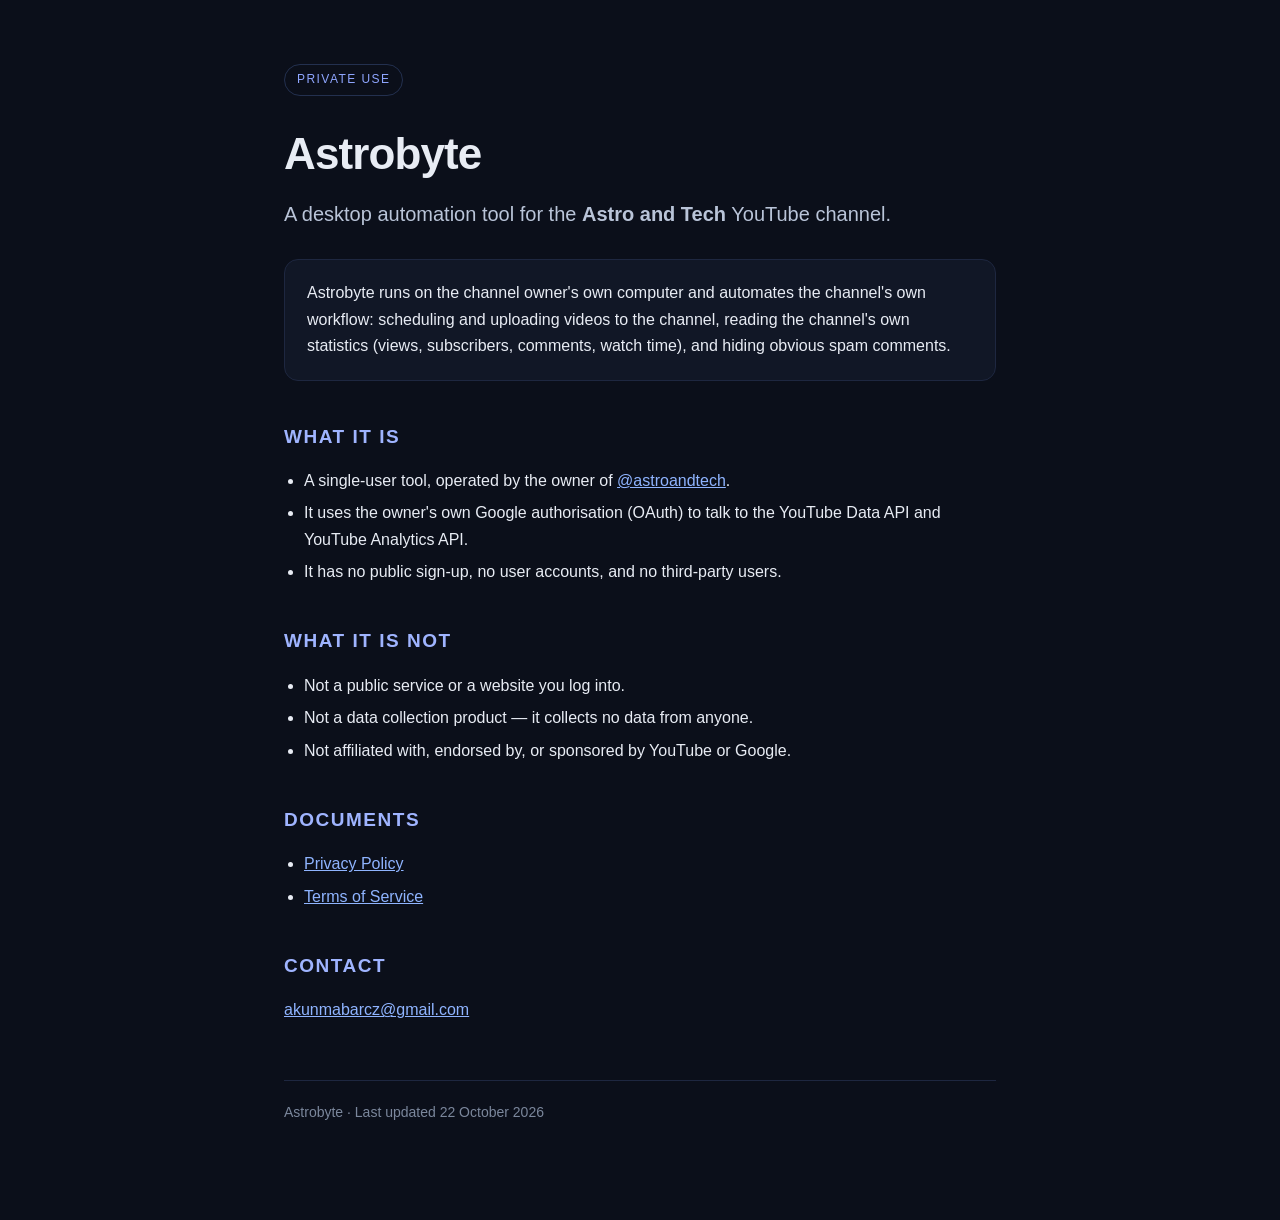
==== index.html @ 0652a84f "Astrobyte policy pages: home, privacy policy, terms" ====
<!doctype html>
<html lang="en">
<head>
<meta charset="utf-8">
<meta name="viewport" content="width=device-width,initial-scale=1">
<title>Astrobyte — automation tool for Astro and Tech</title>
<meta name="description" content="Astrobyte is a private desktop tool used by the Astro and Tech YouTube channel to automate its own publishing and reporting.">
<style>
  :root { color-scheme: dark; }
  * { box-sizing: border-box; }
  body { margin:0; background:#0b0f1a; color:#e8ecf4;
         font:16px/1.65 -apple-system,BlinkMacSystemFont,"Segoe UI",Roboto,Helvetica,Arial,sans-serif; }
  main { max-width:760px; margin:0 auto; padding:64px 24px 96px; }
  h1 { font-size:44px; letter-spacing:-.02em; margin:0 0 8px; }
  h2 { font-size:19px; margin:40px 0 10px; color:#9fb4ff; text-transform:uppercase; letter-spacing:.08em; }
  .lead { font-size:20px; color:#b9c4d8; margin:0 0 28px; }
  .badge { display:inline-block; font-size:12px; letter-spacing:.12em; text-transform:uppercase;
           color:#8fa6ff; border:1px solid #23304f; border-radius:999px; padding:5px 12px; margin-bottom:22px; }
  a { color:#8fb4ff; }
  ul { padding-left:20px; }
  li { margin:6px 0; }
  .card { background:#111726; border:1px solid #1e2740; border-radius:14px; padding:20px 22px; margin:22px 0; }
  footer { margin-top:56px; padding-top:20px; border-top:1px solid #1e2740; color:#7b879c; font-size:14px; }
</style>
</head>
<body>
<main>
  <span class="badge">Private use</span>
  <h1>Astrobyte</h1>
  <p class="lead">A desktop automation tool for the <strong>Astro and Tech</strong> YouTube channel.</p>

  <div class="card">
    <p style="margin:0">Astrobyte runs on the channel owner's own computer and automates the channel's own
    workflow: scheduling and uploading videos to the channel, reading the channel's own statistics
    (views, subscribers, comments, watch time), and hiding obvious spam comments.</p>
  </div>

  <h2>What it is</h2>
  <ul>
    <li>A single-user tool, operated by the owner of <a href="https://www.youtube.com/@astroandtech">@astroandtech</a>.</li>
    <li>It uses the owner's own Google authorisation (OAuth) to talk to the YouTube Data API and YouTube Analytics API.</li>
    <li>It has no public sign-up, no user accounts, and no third-party users.</li>
  </ul>

  <h2>What it is not</h2>
  <ul>
    <li>Not a public service or a website you log into.</li>
    <li>Not a data collection product — it collects no data from anyone.</li>
    <li>Not affiliated with, endorsed by, or sponsored by YouTube or Google.</li>
  </ul>

  <h2>Documents</h2>
  <ul>
    <li><a href="privacy.html">Privacy Policy</a></li>
    <li><a href="terms.html">Terms of Service</a></li>
  </ul>

  <h2>Contact</h2>
  <p><a href="mailto:akunmabarcz@gmail.com">akunmabarcz@gmail.com</a></p>

  <footer>Astrobyte · Last updated 22 October 2026</footer>
</main>
</body>
</html>
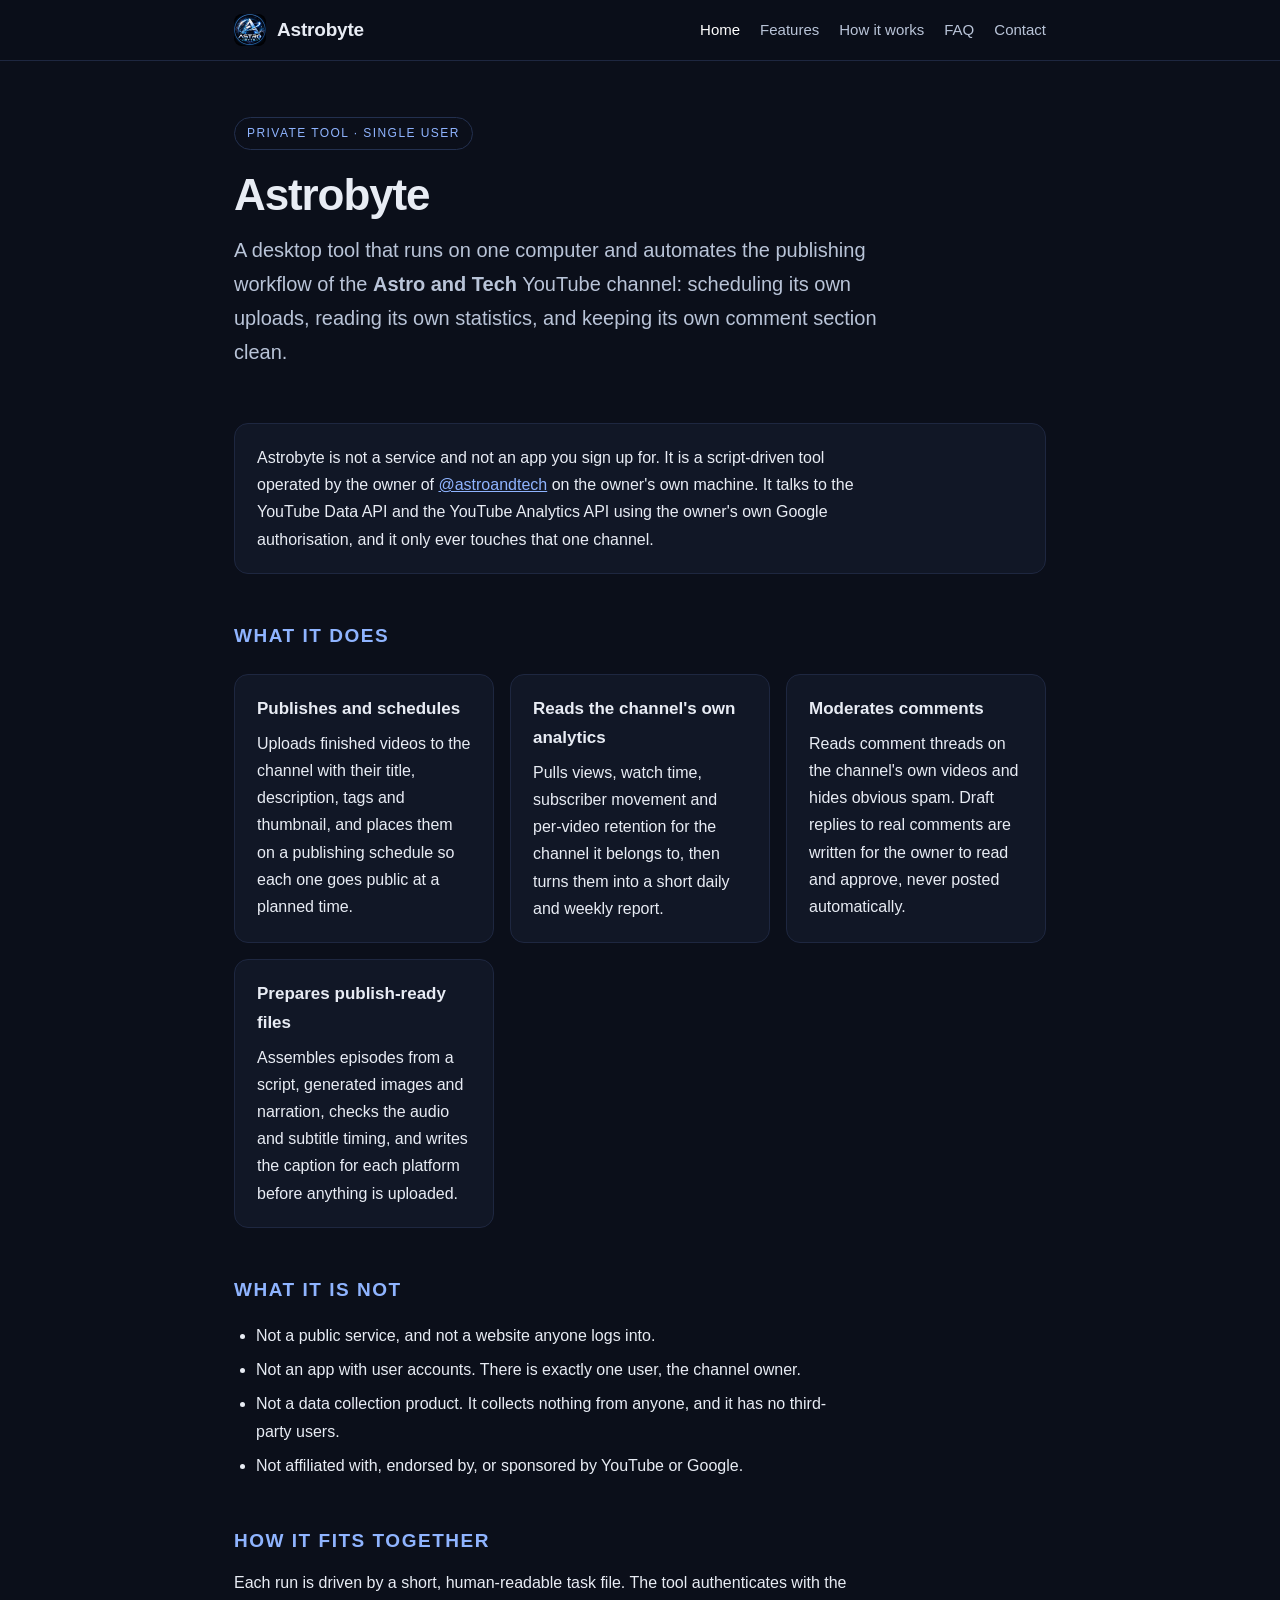
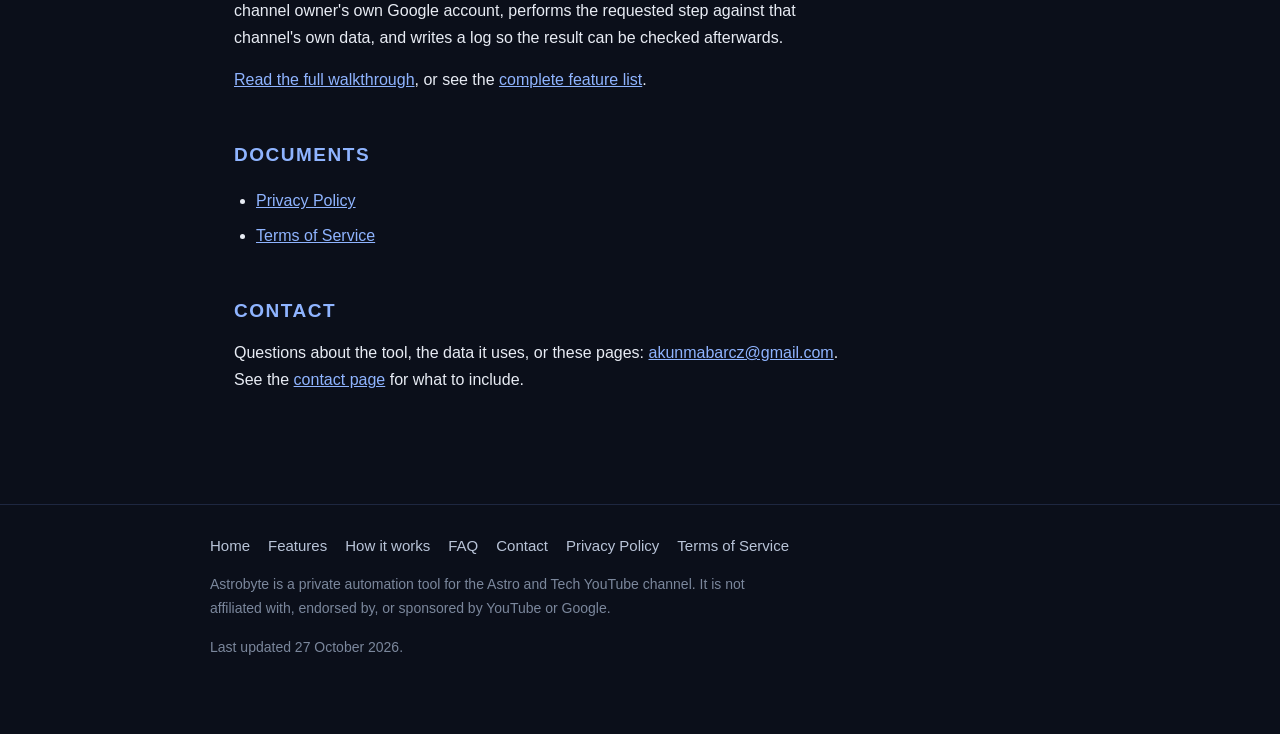
==== commit 6067d049: "Add app icon, favicon and a full site: home, features, how it works, FAQ, contact App review rejecte" ====
--- a/index.html
+++ b/index.html
@@ -3,51 +3,86 @@
 <head>
 <meta charset="utf-8">
 <meta name="viewport" content="width=device-width,initial-scale=1">
-<title>Astrobyte — automation tool for Astro and Tech</title>
-<meta name="description" content="Astrobyte is a private desktop tool used by the Astro and Tech YouTube channel to automate its own publishing and reporting.">
-<style>
-  :root { color-scheme: dark; }
-  * { box-sizing: border-box; }
-  body { margin:0; background:#0b0f1a; color:#e8ecf4;
-         font:16px/1.65 -apple-system,BlinkMacSystemFont,"Segoe UI",Roboto,Helvetica,Arial,sans-serif; }
-  main { max-width:760px; margin:0 auto; padding:64px 24px 96px; }
-  h1 { font-size:44px; letter-spacing:-.02em; margin:0 0 8px; }
-  h2 { font-size:19px; margin:40px 0 10px; color:#9fb4ff; text-transform:uppercase; letter-spacing:.08em; }
-  .lead { font-size:20px; color:#b9c4d8; margin:0 0 28px; }
-  .badge { display:inline-block; font-size:12px; letter-spacing:.12em; text-transform:uppercase;
-           color:#8fa6ff; border:1px solid #23304f; border-radius:999px; padding:5px 12px; margin-bottom:22px; }
-  a { color:#8fb4ff; }
-  ul { padding-left:20px; }
-  li { margin:6px 0; }
-  .card { background:#111726; border:1px solid #1e2740; border-radius:14px; padding:20px 22px; margin:22px 0; }
-  footer { margin-top:56px; padding-top:20px; border-top:1px solid #1e2740; color:#7b879c; font-size:14px; }
-</style>
+<title>Astrobyte, publishing and analytics tool for the Astro and Tech channel</title>
+<meta name="description" content="Astrobyte is a desktop automation tool used by the owner of the Astro and Tech YouTube channel to schedule its own uploads, read its own analytics, and moderate its own comment section.">
+<link rel="icon" href="favicon.ico" sizes="any">
+<link rel="icon" type="image/png" sizes="32x32" href="icon-32.png">
+<link rel="icon" type="image/png" sizes="16x16" href="icon-16.png">
+<link rel="apple-touch-icon" href="apple-touch-icon.png">
+<link rel="manifest" href="site.webmanifest">
+<meta name="theme-color" content="#0b0f1a">
+<link rel="stylesheet" href="style.css">
 </head>
 <body>
+
+<header class="topbar">
+  <div class="topbar-inner">
+    <a class="brand" href="index.html"><img src="icon-64.png" alt="Astrobyte app icon" width="32" height="32">Astrobyte</a>
+    <nav>
+      <a href="index.html" aria-current="page">Home</a>
+      <a href="features.html">Features</a>
+      <a href="how-it-works.html">How it works</a>
+      <a href="faq.html">FAQ</a>
+      <a href="contact.html">Contact</a>
+    </nav>
+  </div>
+</header>
+
 <main>
-  <span class="badge">Private use</span>
-  <h1>Astrobyte</h1>
-  <p class="lead">A desktop automation tool for the <strong>Astro and Tech</strong> YouTube channel.</p>
+
+  <section class="hero">
+    <span class="badge">Private tool · single user</span>
+    <h1>Astrobyte</h1>
+    <p class="lead">A desktop tool that runs on one computer and automates the publishing workflow of the
+    <strong>Astro and Tech</strong> YouTube channel: scheduling its own uploads, reading its own
+    statistics, and keeping its own comment section clean.</p>
+  </section>
 
   <div class="card">
-    <p style="margin:0">Astrobyte runs on the channel owner's own computer and automates the channel's own
-    workflow: scheduling and uploading videos to the channel, reading the channel's own statistics
-    (views, subscribers, comments, watch time), and hiding obvious spam comments.</p>
+    <p>Astrobyte is not a service and not an app you sign up for. It is a script-driven tool operated by the
+    owner of <a href="https://www.youtube.com/@astroandtech">@astroandtech</a> on the owner's own machine.
+    It talks to the YouTube Data API and the YouTube Analytics API using the owner's own Google
+    authorisation, and it only ever touches that one channel.</p>
   </div>
 
-  <h2>What it is</h2>
-  <ul>
-    <li>A single-user tool, operated by the owner of <a href="https://www.youtube.com/@astroandtech">@astroandtech</a>.</li>
-    <li>It uses the owner's own Google authorisation (OAuth) to talk to the YouTube Data API and YouTube Analytics API.</li>
-    <li>It has no public sign-up, no user accounts, and no third-party users.</li>
-  </ul>
+  <h2>What it does</h2>
+  <div class="grid">
+    <div class="card">
+      <h3>Publishes and schedules</h3>
+      <p>Uploads finished videos to the channel with their title, description, tags and thumbnail, and places
+      them on a publishing schedule so each one goes public at a planned time.</p>
+    </div>
+    <div class="card">
+      <h3>Reads the channel's own analytics</h3>
+      <p>Pulls views, watch time, subscriber movement and per-video retention for the channel it belongs to,
+      then turns them into a short daily and weekly report.</p>
+    </div>
+    <div class="card">
+      <h3>Moderates comments</h3>
+      <p>Reads comment threads on the channel's own videos and hides obvious spam. Draft replies to real
+      comments are written for the owner to read and approve, never posted automatically.</p>
+    </div>
+    <div class="card">
+      <h3>Prepares publish-ready files</h3>
+      <p>Assembles episodes from a script, generated images and narration, checks the audio and subtitle
+      timing, and writes the caption for each platform before anything is uploaded.</p>
+    </div>
+  </div>
 
   <h2>What it is not</h2>
   <ul>
-    <li>Not a public service or a website you log into.</li>
-    <li>Not a data collection product — it collects no data from anyone.</li>
+    <li>Not a public service, and not a website anyone logs into.</li>
+    <li>Not an app with user accounts. There is exactly one user, the channel owner.</li>
+    <li>Not a data collection product. It collects nothing from anyone, and it has no third-party users.</li>
     <li>Not affiliated with, endorsed by, or sponsored by YouTube or Google.</li>
   </ul>
+
+  <h2>How it fits together</h2>
+  <p>Each run is driven by a short, human-readable task file. The tool authenticates with the channel
+  owner's own Google account, performs the requested step against that channel's own data, and writes a log
+  so the result can be checked afterwards.</p>
+  <p><a href="how-it-works.html">Read the full walkthrough</a>, or see the
+  <a href="features.html">complete feature list</a>.</p>
 
   <h2>Documents</h2>
   <ul>
@@ -56,9 +91,28 @@
   </ul>
 
   <h2>Contact</h2>
-  <p><a href="mailto:akunmabarcz@gmail.com">akunmabarcz@gmail.com</a></p>
+  <p>Questions about the tool, the data it uses, or these pages:
+  <a href="mailto:akunmabarcz@gmail.com">akunmabarcz@gmail.com</a>.
+  See the <a href="contact.html">contact page</a> for what to include.</p>
 
-  <footer>Astrobyte · Last updated 22 October 2026</footer>
 </main>
+
+<footer>
+  <div class="footer-inner">
+    <nav>
+      <a href="index.html">Home</a>
+      <a href="features.html">Features</a>
+      <a href="how-it-works.html">How it works</a>
+      <a href="faq.html">FAQ</a>
+      <a href="contact.html">Contact</a>
+      <a href="privacy.html">Privacy Policy</a>
+      <a href="terms.html">Terms of Service</a>
+    </nav>
+    <p>Astrobyte is a private automation tool for the Astro and Tech YouTube channel. It is not affiliated
+    with, endorsed by, or sponsored by YouTube or Google.</p>
+    <p>Last updated 27 October 2026.</p>
+  </div>
+</footer>
+
 </body>
 </html>
--- a/style.css
+++ b/style.css
@@ -0,0 +1,151 @@
+/* Astrobyte — satu lembar gaya untuk seluruh situs.
+   Sengaja satu berkas: supaya semua halaman pasti memakai warna, jarak, dan
+   tipografi yang sama. Halaman yang gayanya berbeda sendiri justru terbaca
+   seperti tambalan, dan itu yang bikin situs tampak belum jadi. */
+
+:root {
+  color-scheme: dark;
+  --bg: #0b0f1a;
+  --panel: #111726;
+  --panel-2: #0e1422;
+  --line: #1e2740;
+  --teks: #e8ecf4;
+  --teks-lembut: #b9c4d8;
+  --teks-redup: #7b879c;
+  --aksen: #8fb4ff;
+  --aksen-kuat: #6fa8ff;
+  --radius: 14px;
+  --lebar: 860px;
+}
+
+* { box-sizing: border-box; }
+
+body {
+  margin: 0;
+  background: var(--bg);
+  color: var(--teks);
+  font: 16px/1.7 -apple-system, BlinkMacSystemFont, "Segoe UI", Roboto, Helvetica, Arial, sans-serif;
+  -webkit-font-smoothing: antialiased;
+}
+
+a { color: var(--aksen); }
+a:hover { color: #b9d0ff; }
+
+/* ---------- kepala ---------- */
+.topbar {
+  border-bottom: 1px solid var(--line);
+  background: rgba(11, 15, 26, .92);
+  position: sticky;
+  top: 0;
+  backdrop-filter: blur(8px);
+  z-index: 10;
+}
+.topbar-inner {
+  max-width: var(--lebar);
+  margin: 0 auto;
+  padding: 14px 24px;
+  display: flex;
+  align-items: center;
+  gap: 14px;
+  flex-wrap: wrap;
+}
+.brand {
+  display: flex;
+  align-items: center;
+  gap: 11px;
+  font-weight: 700;
+  letter-spacing: -.01em;
+  font-size: 19px;
+  color: var(--teks);
+  text-decoration: none;
+}
+.brand img { width: 32px; height: 32px; border-radius: 8px; display: block; }
+nav { margin-left: auto; display: flex; gap: 20px; flex-wrap: wrap; }
+nav a {
+  color: var(--teks-lembut);
+  text-decoration: none;
+  font-size: 15px;
+}
+nav a:hover, nav a[aria-current="page"] { color: #fff; }
+
+/* ---------- isi ---------- */
+main { max-width: var(--lebar); margin: 0 auto; padding: 56px 24px 40px; }
+
+.hero { padding-bottom: 8px; }
+h1 { font-size: 44px; line-height: 1.12; letter-spacing: -.025em; margin: 0 0 14px; }
+.hero p.lead { font-size: 20px; color: var(--teks-lembut); margin: 0 0 24px; max-width: 62ch; }
+
+h2 {
+  font-size: 19px;
+  margin: 46px 0 12px;
+  color: var(--aksen);
+  text-transform: uppercase;
+  letter-spacing: .08em;
+}
+h3 { font-size: 17px; margin: 22px 0 6px; }
+
+p { margin: 0 0 15px; max-width: 70ch; }
+ul, ol { padding-left: 22px; max-width: 70ch; }
+li { margin: 7px 0; }
+
+.badge {
+  display: inline-block;
+  font-size: 12px;
+  letter-spacing: .12em;
+  text-transform: uppercase;
+  color: var(--aksen);
+  border: 1px solid #23304f;
+  border-radius: 999px;
+  padding: 5px 12px;
+  margin-bottom: 20px;
+}
+
+.card {
+  background: var(--panel);
+  border: 1px solid var(--line);
+  border-radius: var(--radius);
+  padding: 20px 22px;
+  margin: 22px 0;
+}
+.card p:last-child { margin-bottom: 0; }
+
+.grid {
+  display: grid;
+  grid-template-columns: repeat(auto-fit, minmax(240px, 1fr));
+  gap: 16px;
+  margin: 22px 0;
+}
+.grid .card { margin: 0; }
+.grid h3 { margin-top: 0; }
+
+table { border-collapse: collapse; width: 100%; margin: 20px 0; font-size: 15px; }
+th, td { text-align: left; padding: 10px 12px; border-bottom: 1px solid var(--line); vertical-align: top; }
+th { color: var(--aksen); font-weight: 600; }
+
+.breadcrumb { color: var(--teks-redup); font-size: 14px; margin-bottom: 16px; }
+.breadcrumb a { color: var(--teks-redup); }
+
+.note {
+  border-left: 3px solid var(--aksen-kuat);
+  padding: 4px 0 4px 16px;
+  color: var(--teks-lembut);
+  margin: 22px 0;
+}
+
+/* ---------- kaki ---------- */
+footer {
+  border-top: 1px solid var(--line);
+  margin-top: 56px;
+  padding: 28px 24px 60px;
+  color: var(--teks-redup);
+  font-size: 14px;
+}
+.footer-inner { max-width: var(--lebar); margin: 0 auto; }
+footer nav { margin: 0 0 14px; gap: 18px; }
+footer a { color: var(--teks-lembut); }
+
+@media (max-width: 600px) {
+  h1 { font-size: 32px; }
+  main { padding-top: 36px; }
+  nav { width: 100%; margin-left: 0; gap: 14px; }
+}
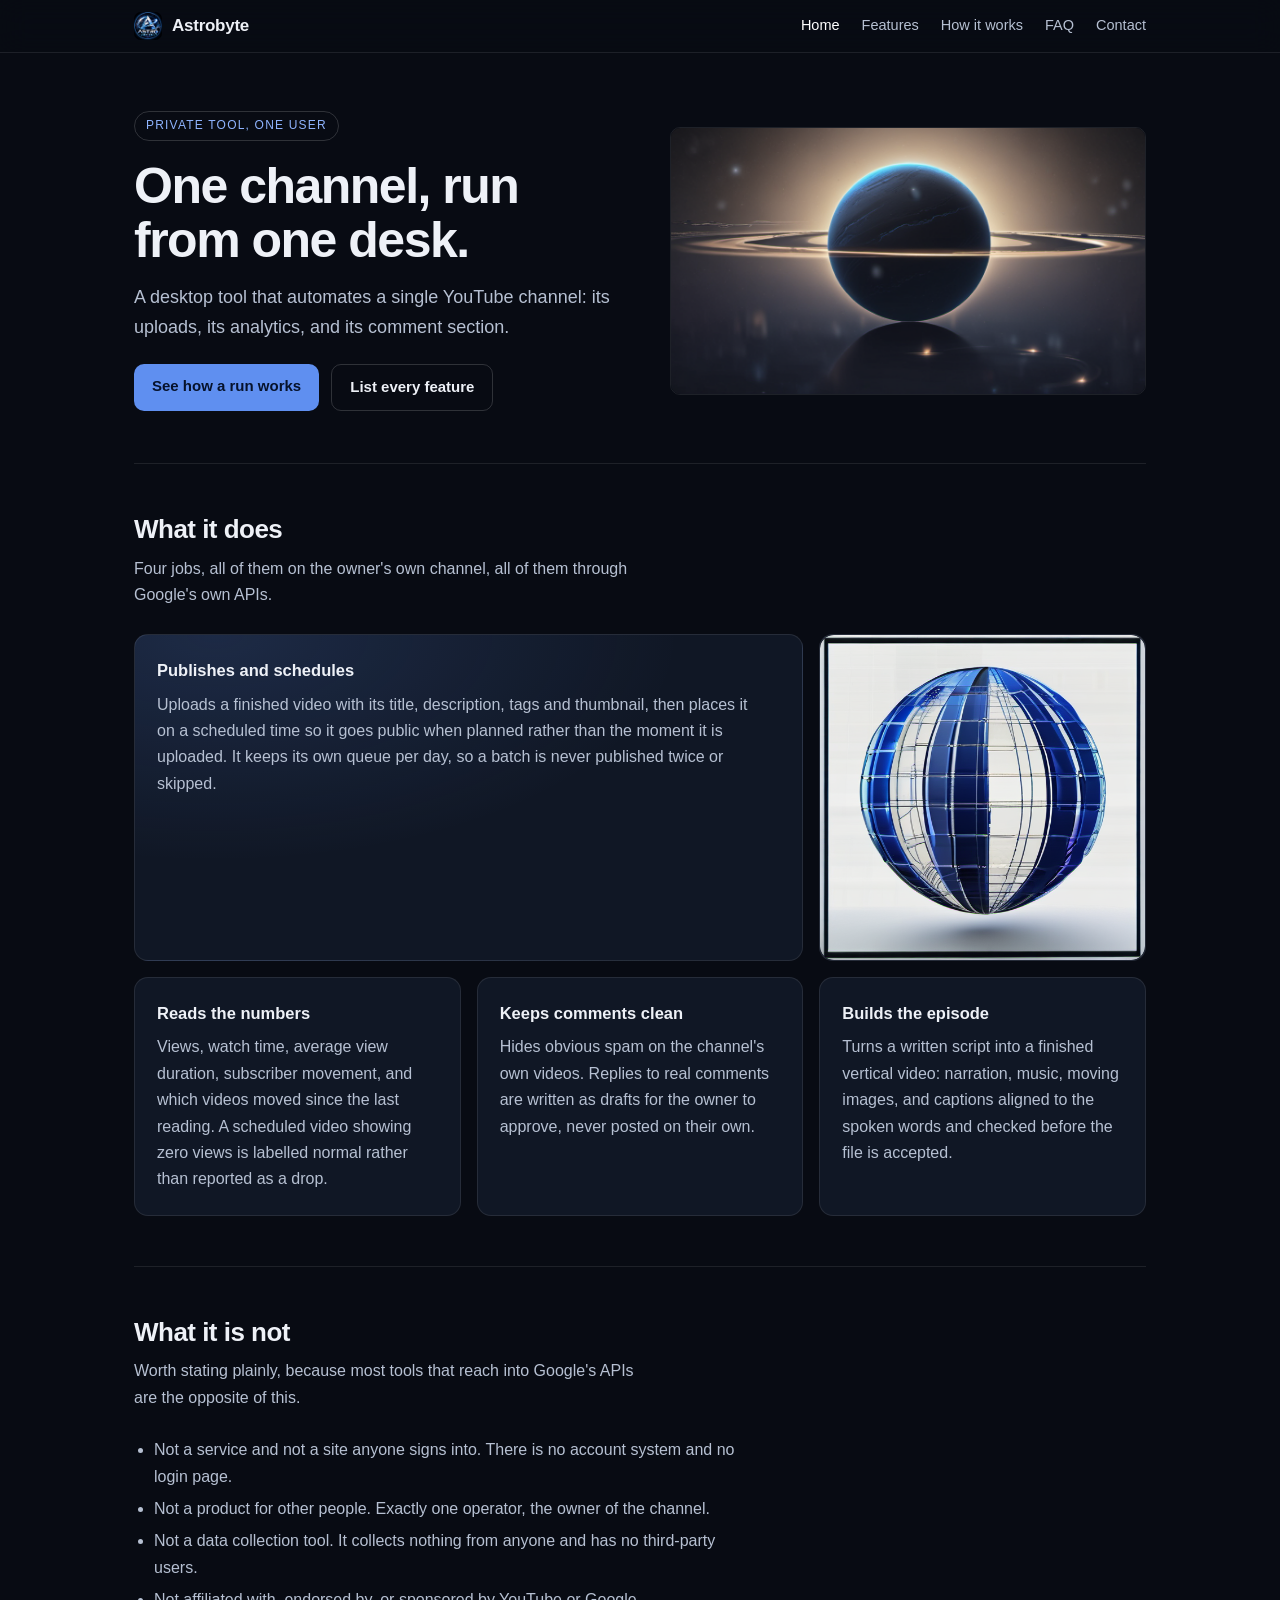
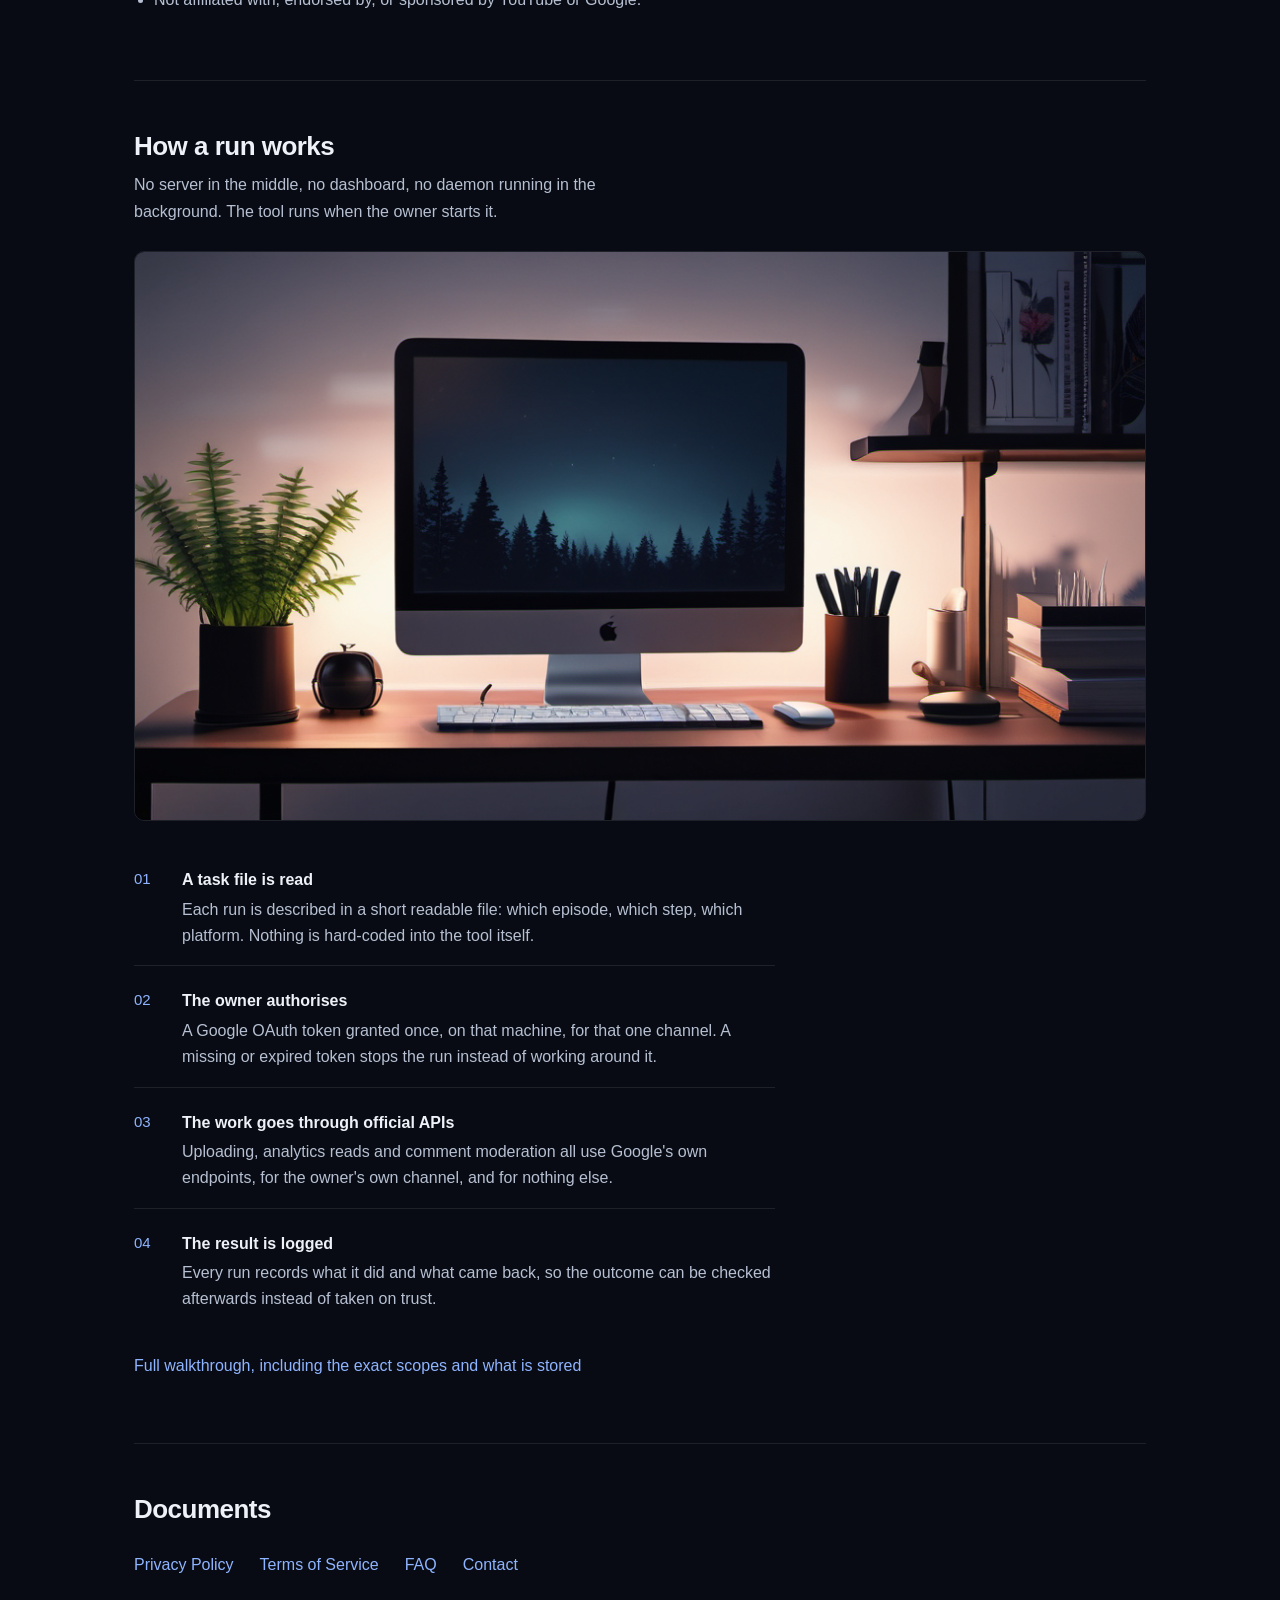
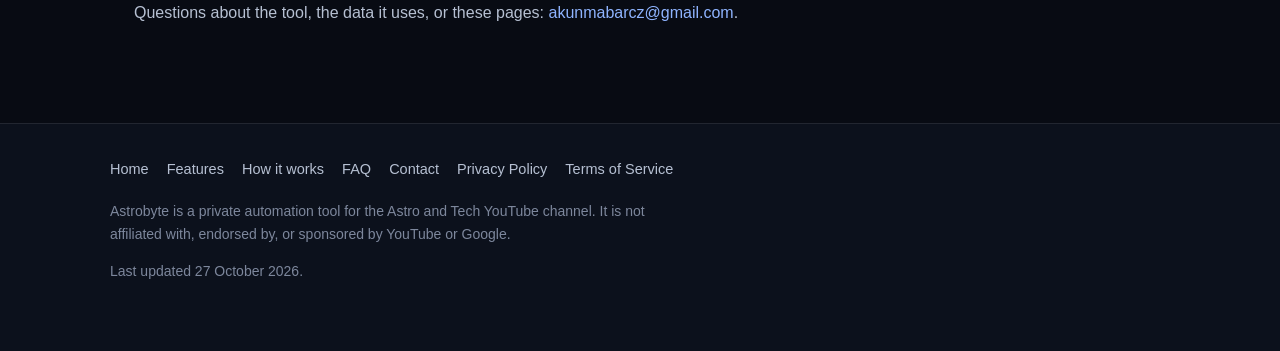
==== commit fb3f53a2: "Redesign: split hero with a real local image, bento feature grid, one accent Replaces the plain stac" ====
--- a/index.html
+++ b/index.html
@@ -3,21 +3,21 @@
 <head>
 <meta charset="utf-8">
 <meta name="viewport" content="width=device-width,initial-scale=1">
-<title>Astrobyte, publishing and analytics tool for the Astro and Tech channel</title>
+<title>Astrobyte · publishing and analytics tool for the Astro and Tech channel</title>
 <meta name="description" content="Astrobyte is a desktop automation tool used by the owner of the Astro and Tech YouTube channel to schedule its own uploads, read its own analytics, and moderate its own comment section.">
 <link rel="icon" href="favicon.ico" sizes="any">
 <link rel="icon" type="image/png" sizes="32x32" href="icon-32.png">
 <link rel="icon" type="image/png" sizes="16x16" href="icon-16.png">
 <link rel="apple-touch-icon" href="apple-touch-icon.png">
 <link rel="manifest" href="site.webmanifest">
-<meta name="theme-color" content="#0b0f1a">
+<meta name="theme-color" content="#080b13">
 <link rel="stylesheet" href="style.css">
 </head>
 <body>
 
 <header class="topbar">
   <div class="topbar-inner">
-    <a class="brand" href="index.html"><img src="icon-64.png" alt="Astrobyte app icon" width="32" height="32">Astrobyte</a>
+    <a class="brand" href="index.html"><img src="icon-64.png" alt="Astrobyte app icon" width="28" height="28">Astrobyte</a>
     <nav>
       <a href="index.html" aria-current="page">Home</a>
       <a href="features.html">Features</a>
@@ -31,69 +31,115 @@
 <main>
 
   <section class="hero">
-    <span class="badge">Private tool · single user</span>
-    <h1>Astrobyte</h1>
-    <p class="lead">A desktop tool that runs on one computer and automates the publishing workflow of the
-    <strong>Astro and Tech</strong> YouTube channel: scheduling its own uploads, reading its own
-    statistics, and keeping its own comment section clean.</p>
+    <div class="hero-teks">
+      <span class="badge masuk">Private tool, one user</span>
+      <h1 class="masuk">One channel, run from one desk.</h1>
+      <p class="lead masuk-2">A desktop tool that automates a single YouTube channel: its uploads, its
+      analytics, and its comment section.</p>
+      <div class="hero-aksi masuk-3">
+        <a class="tombol" href="how-it-works.html">See how a run works</a>
+        <a class="tombol tombol-polos" href="features.html">List every feature</a>
+      </div>
+    </div>
+    <div class="hero-gambar masuk-3">
+      <img src="img/hero-space.jpg" width="1024" height="576" alt="A small ringed planet lit as a crescent against deep space, with fine blue orbital lines arcing behind it">
+    </div>
   </section>
 
-  <div class="card">
-    <p>Astrobyte is not a service and not an app you sign up for. It is a script-driven tool operated by the
-    owner of <a href="https://www.youtube.com/@astroandtech">@astroandtech</a> on the owner's own machine.
-    It talks to the YouTube Data API and the YouTube Analytics API using the owner's own Google
-    authorisation, and it only ever touches that one channel.</p>
-  </div>
+  <section>
+    <div class="kepala-bagian">
+      <h2>What it does</h2>
+      <p>Four jobs, all of them on the owner's own channel, all of them through Google's own APIs.</p>
+    </div>
+    <div class="bento">
+      <div class="lebar-4 aksen-sel">
+        <h3>Publishes and schedules</h3>
+        <p>Uploads a finished video with its title, description, tags and thumbnail, then places it on a
+        scheduled time so it goes public when planned rather than the moment it is uploaded. It keeps its
+        own queue per day, so a batch is never published twice or skipped.</p>
+      </div>
+      <div class="gambar-sel lebar-2">
+        <img src="img/grid-sphere.jpg" width="576" height="576" alt="A fine blue wireframe sphere drawn in thin glowing lines on a deep navy background">
+      </div>
+      <div class="lebar-2">
+        <h3>Reads the numbers</h3>
+        <p>Views, watch time, average view duration, subscriber movement, and which videos moved since the
+        last reading. A scheduled video showing zero views is labelled normal rather than reported as a
+        drop.</p>
+      </div>
+      <div class="lebar-2">
+        <h3>Keeps comments clean</h3>
+        <p>Hides obvious spam on the channel's own videos. Replies to real comments are written as drafts
+        for the owner to approve, never posted on their own.</p>
+      </div>
+      <div class="lebar-2">
+        <h3>Builds the episode</h3>
+        <p>Turns a written script into a finished vertical video: narration, music, moving images, and
+        captions aligned to the spoken words and checked before the file is accepted.</p>
+      </div>
+    </div>
+  </section>
 
-  <h2>What it does</h2>
-  <div class="grid">
-    <div class="card">
-      <h3>Publishes and schedules</h3>
-      <p>Uploads finished videos to the channel with their title, description, tags and thumbnail, and places
-      them on a publishing schedule so each one goes public at a planned time.</p>
+  <section>
+    <div class="kepala-bagian">
+      <h2>What it is not</h2>
+      <p>Worth stating plainly, because most tools that reach into Google's APIs are the opposite of this.</p>
     </div>
-    <div class="card">
-      <h3>Reads the channel's own analytics</h3>
-      <p>Pulls views, watch time, subscriber movement and per-video retention for the channel it belongs to,
-      then turns them into a short daily and weekly report.</p>
+    <ul>
+      <li>Not a service and not a site anyone signs into. There is no account system and no login page.</li>
+      <li>Not a product for other people. Exactly one operator, the owner of the channel.</li>
+      <li>Not a data collection tool. It collects nothing from anyone and has no third-party users.</li>
+      <li>Not affiliated with, endorsed by, or sponsored by YouTube or Google.</li>
+    </ul>
+  </section>
+
+  <section>
+    <div class="kepala-bagian">
+      <h2>How a run works</h2>
+      <p>No server in the middle, no dashboard, no daemon running in the background. The tool runs when the
+      owner starts it.</p>
     </div>
-    <div class="card">
-      <h3>Moderates comments</h3>
-      <p>Reads comment threads on the channel's own videos and hides obvious spam. Draft replies to real
-      comments are written for the owner to read and approve, never posted automatically.</p>
+    <img class="masuk" src="img/desk-night.jpg" width="1024" height="576"
+         alt="A dark room at night with one glowing monitor on a clean desk and a keyboard in shadow in front of it"
+         style="border-radius:10px;border:1px solid rgba(255,255,255,.09);margin-bottom:30px">
+    <ol class="langkah">
+      <li>
+        <span class="nomor">01</span>
+        <span><b>A task file is read</b>Each run is described in a short readable file: which episode, which
+        step, which platform. Nothing is hard-coded into the tool itself.</span>
+      </li>
+      <li>
+        <span class="nomor">02</span>
+        <span><b>The owner authorises</b>A Google OAuth token granted once, on that machine, for that one
+        channel. A missing or expired token stops the run instead of working around it.</span>
+      </li>
+      <li>
+        <span class="nomor">03</span>
+        <span><b>The work goes through official APIs</b>Uploading, analytics reads and comment moderation all
+        use Google's own endpoints, for the owner's own channel, and for nothing else.</span>
+      </li>
+      <li>
+        <span class="nomor">04</span>
+        <span><b>The result is logged</b>Every run records what it did and what came back, so the outcome can
+        be checked afterwards instead of taken on trust.</span>
+      </li>
+    </ol>
+    <p style="margin-top:24px"><a href="how-it-works.html">Full walkthrough, including the exact scopes and what is stored</a></p>
+  </section>
+
+  <section>
+    <div class="kepala-bagian">
+      <h2>Documents</h2>
     </div>
-    <div class="card">
-      <h3>Prepares publish-ready files</h3>
-      <p>Assembles episodes from a script, generated images and narration, checks the audio and subtitle
-      timing, and writes the caption for each platform before anything is uploaded.</p>
+    <div class="dokumen">
+      <a href="privacy.html">Privacy Policy</a>
+      <a href="terms.html">Terms of Service</a>
+      <a href="faq.html">FAQ</a>
+      <a href="contact.html">Contact</a>
     </div>
-  </div>
-
-  <h2>What it is not</h2>
-  <ul>
-    <li>Not a public service, and not a website anyone logs into.</li>
-    <li>Not an app with user accounts. There is exactly one user, the channel owner.</li>
-    <li>Not a data collection product. It collects nothing from anyone, and it has no third-party users.</li>
-    <li>Not affiliated with, endorsed by, or sponsored by YouTube or Google.</li>
-  </ul>
-
-  <h2>How it fits together</h2>
-  <p>Each run is driven by a short, human-readable task file. The tool authenticates with the channel
-  owner's own Google account, performs the requested step against that channel's own data, and writes a log
-  so the result can be checked afterwards.</p>
-  <p><a href="how-it-works.html">Read the full walkthrough</a>, or see the
-  <a href="features.html">complete feature list</a>.</p>
-
-  <h2>Documents</h2>
-  <ul>
-    <li><a href="privacy.html">Privacy Policy</a></li>
-    <li><a href="terms.html">Terms of Service</a></li>
-  </ul>
-
-  <h2>Contact</h2>
-  <p>Questions about the tool, the data it uses, or these pages:
-  <a href="mailto:akunmabarcz@gmail.com">akunmabarcz@gmail.com</a>.
-  See the <a href="contact.html">contact page</a> for what to include.</p>
+    <p style="margin-top:22px">Questions about the tool, the data it uses, or these pages:
+    <a href="mailto:akunmabarcz@gmail.com">akunmabarcz@gmail.com</a>.</p>
+  </section>
 
 </main>
 
--- a/style.css
+++ b/style.css
@@ -1,151 +1,232 @@
-/* Astrobyte — satu lembar gaya untuk seluruh situs.
-   Sengaja satu berkas: supaya semua halaman pasti memakai warna, jarak, dan
-   tipografi yang sama. Halaman yang gayanya berbeda sendiri justru terbaca
-   seperti tambalan, dan itu yang bikin situs tampak belum jadi. */
+/* Astrobyte
+   Satu lembar gaya untuk seluruh situs.
+
+   Aturan yang dipegang:
+   - SATU warna aksen (biru brand), dipakai konsisten di semua halaman.
+   - SATU skala sudut: kartu 14px, gambar 10px, tombol 10px.
+   - Tidak ada glow neon. Kedalaman dibuat dari garis tipis dan tint radial halus.
+   - Gerak cuma transisi halus, dan mati total kalau sistem minta gerak minimal.
+   - Tema terkunci gelap: tidak ada bagian yang tiba-tiba terang di tengah halaman. */
 
 :root {
   color-scheme: dark;
-  --bg: #0b0f1a;
-  --panel: #111726;
-  --panel-2: #0e1422;
-  --line: #1e2740;
-  --teks: #e8ecf4;
-  --teks-lembut: #b9c4d8;
-  --teks-redup: #7b879c;
+  --bg: #080b13;
+  --bg-2: #0c111c;
+  --panel: #101725;
+  --line: rgba(255, 255, 255, .09);
+  --line-kuat: rgba(255, 255, 255, .16);
+  --teks: #eef1f7;
+  --teks-2: #b6c0d2;
+  --teks-3: #7d879c;
   --aksen: #8fb4ff;
-  --aksen-kuat: #6fa8ff;
-  --radius: 14px;
-  --lebar: 860px;
+  --aksen-2: #5f8ff0;
+  --r-kartu: 14px;
+  --r-gambar: 10px;
+  --r-tombol: 10px;
+  --lebar: 1060px;
+  --ease: cubic-bezier(.16, 1, .3, 1);
 }
 
 * { box-sizing: border-box; }
+html { scroll-behavior: smooth; }
 
 body {
   margin: 0;
   background: var(--bg);
   color: var(--teks);
-  font: 16px/1.7 -apple-system, BlinkMacSystemFont, "Segoe UI", Roboto, Helvetica, Arial, sans-serif;
+  font: 16px/1.65 -apple-system, BlinkMacSystemFont, "Segoe UI", Roboto, Helvetica, Arial, sans-serif;
   -webkit-font-smoothing: antialiased;
 }
 
-a { color: var(--aksen); }
-a:hover { color: #b9d0ff; }
+a { color: var(--aksen); text-decoration: none; }
+a:hover { color: #c3d6ff; text-decoration: underline; text-underline-offset: 3px; }
+img { max-width: 100%; height: auto; display: block; }
 
 /* ---------- kepala ---------- */
 .topbar {
-  border-bottom: 1px solid var(--line);
-  background: rgba(11, 15, 26, .92);
   position: sticky;
   top: 0;
-  backdrop-filter: blur(8px);
-  z-index: 10;
+  z-index: 20;
+  border-bottom: 1px solid var(--line);
+  background: rgba(8, 11, 19, .82);
+  backdrop-filter: blur(14px) saturate(140%);
+  -webkit-backdrop-filter: blur(14px) saturate(140%);
 }
 .topbar-inner {
   max-width: var(--lebar);
   margin: 0 auto;
-  padding: 14px 24px;
+  padding: 12px 24px;
   display: flex;
   align-items: center;
-  gap: 14px;
-  flex-wrap: wrap;
+  gap: 16px;
 }
 .brand {
   display: flex;
   align-items: center;
-  gap: 11px;
-  font-weight: 700;
-  letter-spacing: -.01em;
-  font-size: 19px;
+  gap: 10px;
+  font-weight: 650;
+  font-size: 17px;
+  letter-spacing: -.015em;
   color: var(--teks);
-  text-decoration: none;
-}
-.brand img { width: 32px; height: 32px; border-radius: 8px; display: block; }
-nav { margin-left: auto; display: flex; gap: 20px; flex-wrap: wrap; }
-nav a {
-  color: var(--teks-lembut);
-  text-decoration: none;
+  white-space: nowrap;
+}
+.brand:hover { text-decoration: none; color: #fff; }
+.brand img { width: 28px; height: 28px; border-radius: 7px; }
+nav { margin-left: auto; display: flex; gap: 22px; flex-wrap: wrap; }
+nav a { color: var(--teks-2); font-size: 14.5px; text-decoration: none; transition: color .2s var(--ease); }
+nav a:hover, nav a[aria-current="page"] { color: #fff; text-decoration: none; }
+
+/* ---------- kerangka ---------- */
+main { max-width: var(--lebar); margin: 0 auto; padding: 0 24px 32px; }
+section { padding: 50px 0; border-top: 1px solid var(--line); }
+section:first-of-type { border-top: 0; }
+
+h1 {
+  font-size: clamp(32px, 4.4vw, 50px);
+  line-height: 1.08;
+  letter-spacing: -.03em;
+  font-weight: 660;
+  margin: 0 0 16px;
+}
+h2 { font-size: clamp(21px, 2.3vw, 26px); line-height: 1.22; letter-spacing: -.02em; font-weight: 640; margin: 0 0 10px; }
+h3 { font-size: 16.5px; margin: 0 0 7px; font-weight: 620; }
+p { margin: 0 0 14px; max-width: 68ch; color: var(--teks-2); }
+.lead { font-size: 18px; color: var(--teks-2); max-width: 54ch; }
+strong { color: var(--teks); font-weight: 620; }
+ul, ol { padding-left: 20px; max-width: 68ch; color: var(--teks-2); }
+li { margin: 6px 0; }
+
+.kepala-bagian { max-width: 58ch; margin-bottom: 26px; }
+.kepala-bagian p:last-child { margin-bottom: 0; }
+
+/* ---------- hero: teks di kiri, gambar nyata di kanan ---------- */
+.hero {
+  display: grid;
+  grid-template-columns: minmax(0, 1.02fr) minmax(0, .98fr);
+  gap: 40px;
+  align-items: center;
+  padding: 58px 0 52px;
+  border-top: 0;
+}
+.hero-teks, .hero-gambar { min-width: 0; }
+.hero-gambar img { width: 100%; border-radius: var(--r-gambar); border: 1px solid var(--line); }
+.hero-aksi { display: flex; gap: 12px; flex-wrap: wrap; margin-top: 22px; }
+
+.tombol {
+  display: inline-block;
+  padding: 10px 18px;
+  border-radius: var(--r-tombol);
+  background: var(--aksen-2);
+  color: #06122b;
+  font-weight: 620;
   font-size: 15px;
-}
-nav a:hover, nav a[aria-current="page"] { color: #fff; }
-
-/* ---------- isi ---------- */
-main { max-width: var(--lebar); margin: 0 auto; padding: 56px 24px 40px; }
-
-.hero { padding-bottom: 8px; }
-h1 { font-size: 44px; line-height: 1.12; letter-spacing: -.025em; margin: 0 0 14px; }
-.hero p.lead { font-size: 20px; color: var(--teks-lembut); margin: 0 0 24px; max-width: 62ch; }
-
-h2 {
-  font-size: 19px;
-  margin: 46px 0 12px;
-  color: var(--aksen);
-  text-transform: uppercase;
-  letter-spacing: .08em;
-}
-h3 { font-size: 17px; margin: 22px 0 6px; }
-
-p { margin: 0 0 15px; max-width: 70ch; }
-ul, ol { padding-left: 22px; max-width: 70ch; }
-li { margin: 7px 0; }
+  transition: transform .18s var(--ease), background .18s var(--ease);
+}
+.tombol:hover { background: #7ba7ff; color: #06122b; text-decoration: none; transform: translateY(-1px); }
+.tombol:active { transform: translateY(0) scale(.99); }
+.tombol-polos { background: transparent; color: var(--teks); border: 1px solid var(--line-kuat); }
+.tombol-polos:hover { background: rgba(255, 255, 255, .05); color: #fff; }
 
 .badge {
   display: inline-block;
   font-size: 12px;
-  letter-spacing: .12em;
+  letter-spacing: .1em;
   text-transform: uppercase;
   color: var(--aksen);
-  border: 1px solid #23304f;
+  border: 1px solid var(--line-kuat);
   border-radius: 999px;
-  padding: 5px 12px;
-  margin-bottom: 20px;
-}
-
+  padding: 4px 11px;
+  margin-bottom: 18px;
+}
+
+/* ---------- bento: ukuran sel dibuat berbeda, bukan deretan kartu kembar ---------- */
+.bento { display: grid; grid-template-columns: repeat(6, 1fr); gap: 16px; }
+.bento > * {
+  background: var(--panel);
+  border: 1px solid var(--line);
+  border-radius: var(--r-kartu);
+  padding: 22px;
+}
+.bento .lebar-4 { grid-column: span 4; }
+.bento .lebar-3 { grid-column: span 3; }
+.bento .lebar-2 { grid-column: span 2; }
+.bento .gambar-sel { padding: 0; overflow: hidden; }
+.bento .gambar-sel img { border-radius: var(--r-kartu); width: 100%; height: 100%; object-fit: cover; }
+.bento p:last-child { margin-bottom: 0; }
+.bento .aksen-sel {
+  background: radial-gradient(120% 120% at 12% 0%, rgba(95, 143, 240, .16), transparent 58%), var(--panel);
+}
+
+/* ---------- kartu biasa (dipakai halaman dokumen) ---------- */
 .card {
   background: var(--panel);
   border: 1px solid var(--line);
-  border-radius: var(--radius);
+  border-radius: var(--r-kartu);
   padding: 20px 22px;
-  margin: 22px 0;
-}
-.card p:last-child { margin-bottom: 0; }
-
-.grid {
+  margin: 18px 0;
+}
+.card p:last-child, .card ul:last-child { margin-bottom: 0; }
+
+.grid { display: grid; grid-template-columns: repeat(auto-fit, minmax(250px, 1fr)); gap: 16px; margin: 22px 0; }
+.grid .card { margin: 0; }
+
+/* ---------- langkah ---------- */
+.langkah { list-style: none; padding: 0; margin: 0; max-width: 72ch; }
+.langkah li {
   display: grid;
-  grid-template-columns: repeat(auto-fit, minmax(240px, 1fr));
+  grid-template-columns: 32px 1fr;
   gap: 16px;
-  margin: 22px 0;
-}
-.grid .card { margin: 0; }
-.grid h3 { margin-top: 0; }
-
-table { border-collapse: collapse; width: 100%; margin: 20px 0; font-size: 15px; }
-th, td { text-align: left; padding: 10px 12px; border-bottom: 1px solid var(--line); vertical-align: top; }
-th { color: var(--aksen); font-weight: 600; }
-
-.breadcrumb { color: var(--teks-redup); font-size: 14px; margin-bottom: 16px; }
-.breadcrumb a { color: var(--teks-redup); }
-
-.note {
-  border-left: 3px solid var(--aksen-kuat);
-  padding: 4px 0 4px 16px;
-  color: var(--teks-lembut);
-  margin: 22px 0;
-}
+  padding: 16px 0;
+  border-bottom: 1px solid var(--line);
+  color: var(--teks-2);
+}
+.langkah li:last-child { border-bottom: 0; }
+.langkah .nomor { color: var(--aksen); font-variant-numeric: tabular-nums; font-size: 15px; }
+.langkah b { color: var(--teks); display: block; margin-bottom: 3px; font-weight: 620; }
+
+/* ---------- tabel ---------- */
+table { border-collapse: collapse; width: 100%; margin: 18px 0; font-size: 15px; }
+th, td { text-align: left; padding: 11px 16px 11px 0; border-bottom: 1px solid var(--line); vertical-align: top; color: var(--teks-2); }
+th { color: var(--teks-3); font-weight: 600; font-size: 13px; letter-spacing: .05em; text-transform: uppercase; }
+td:first-child { color: var(--teks); }
+
+.breadcrumb { color: var(--teks-3); font-size: 14px; margin: 26px 0 14px; }
+.breadcrumb a { color: var(--teks-3); }
+
+.note { border-left: 2px solid var(--aksen-2); padding: 2px 0 2px 16px; color: var(--teks-2); margin: 20px 0; }
+.note p:last-child { margin-bottom: 0; }
+
+.dokumen { display: flex; gap: 26px; flex-wrap: wrap; margin: 16px 0 0; }
 
 /* ---------- kaki ---------- */
-footer {
-  border-top: 1px solid var(--line);
-  margin-top: 56px;
-  padding: 28px 24px 60px;
-  color: var(--teks-redup);
-  font-size: 14px;
-}
+footer { border-top: 1px solid var(--line); background: var(--bg-2); padding: 34px 24px 54px; color: var(--teks-3); font-size: 14px; }
 .footer-inner { max-width: var(--lebar); margin: 0 auto; }
-footer nav { margin: 0 0 14px; gap: 18px; }
-footer a { color: var(--teks-lembut); }
-
-@media (max-width: 600px) {
-  h1 { font-size: 32px; }
-  main { padding-top: 36px; }
-  nav { width: 100%; margin-left: 0; gap: 14px; }
-}
+footer nav { margin: 0 0 18px; gap: 18px; }
+footer nav a { color: var(--teks-2); }
+footer p { color: var(--teks-3); max-width: 74ch; }
+
+/* ---------- gerak masuk: hanya kalau sistem mengizinkan ---------- */
+@media (prefers-reduced-motion: no-preference) {
+  .masuk { animation: masuk .5s var(--ease) both; }
+  .masuk-2 { animation: masuk .5s .07s var(--ease) both; }
+  .masuk-3 { animation: masuk .5s .14s var(--ease) both; }
+  @keyframes masuk {
+    from { opacity: 0; transform: translateY(10px); }
+    to { opacity: 1; transform: none; }
+  }
+}
+
+/* ---------- layar kecil: semua kolom jatuh jadi satu ---------- */
+@media (max-width: 860px) {
+  .hero { grid-template-columns: 1fr; gap: 26px; padding: 36px 0; }
+  .bento { grid-template-columns: 1fr; }
+  .bento .lebar-4, .bento .lebar-3, .bento .lebar-2 { grid-column: 1 / -1; }
+  .topbar-inner { flex-wrap: wrap; padding: 10px 18px; }
+  nav { margin-left: 0; width: 100%; gap: 16px; }
+  main { padding: 0 18px 24px; }
+  section { padding: 36px 0; }
+}
+
+@media (prefers-reduced-transparency: reduce) {
+  .topbar { background: var(--bg); backdrop-filter: none; -webkit-backdrop-filter: none; }
+}
